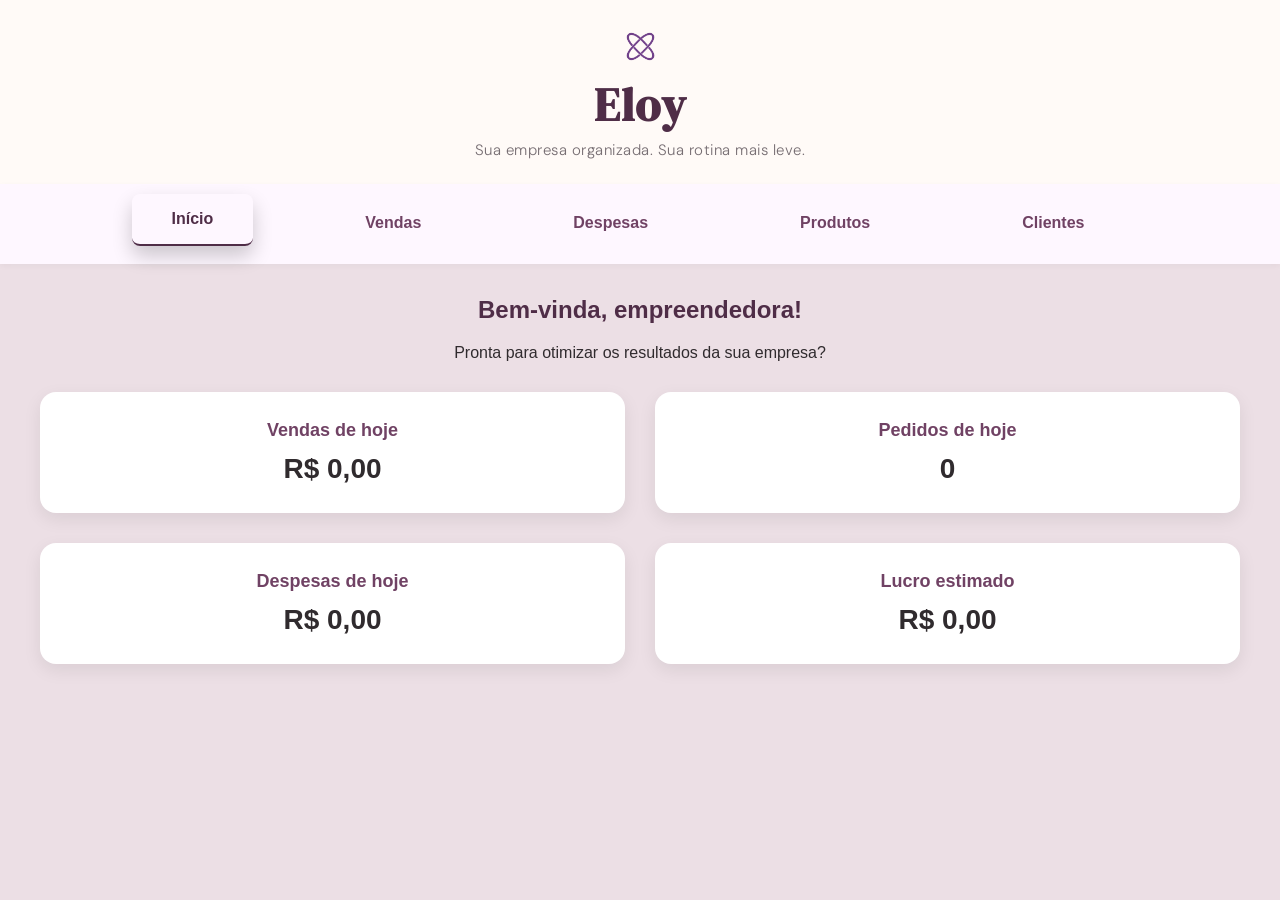
==== index.html @ 7a1d723a "Versão inicial do Eloy" ====
<!DOCTYPE html>
<html lang="pt-br">

<head>
    <meta charset="UTF-8">
    <meta name="viewport" content="width=device-width, initial-scale=1.0">

    <title>Eloy | Gestão simplificada</title>

    <link rel="stylesheet" href="css/style.css">
</head>

<body>

    <header>
        <div class="logo">

        <img src="assets/logo-eloy.png" alt="Logo da Eloy">
        <h1>Eloy</h1>
        <p>Sua empresa organizada. Sua rotina mais leve.</p>

        </div>
    </header>

    <nav>
        <a href="index.html" class="ativo">Início</a>
        <a href="vendas.html">Vendas</a>
        <a href="despesas.html">Despesas</a>
        <a href="produtos.html">Produtos</a>
        <a href="clientes.html">Clientes</a>
    </nav>

        <!--nav serve para criar um menu de navegação entre os links-->

    <main>

        <section>
            <h2>Bem-vinda, empreendedora!</h2>
            <p>Pronta para otimizar os resultados da sua empresa?</p>
        </section>

        <!--section serve para separar os elementos em uma mesma página-->

        <section class="resumo">

            <div class="card">
                <h3>Vendas de hoje</h3>
                <p id="vendas-hoje">R$ 0,00</p>
            </div>

            <div class="card">
                <h3>Pedidos de hoje</h3>
                <p id="pedidos-hoje">0</p>
            </div>

            <div class="card">
                <h3>Despesas de hoje</h3>
                <p id="despesas-hoje">R$ 0,00</p>
            </div>

            <div class="card">
                <h3>Lucro estimado</h3>
                <p id="lucro-estimado">R$ 0,00</p>
            </div>

        </section>

    </main>
<script src="js/inicio.js"></script>
</body>

</html>
---- css/style.css ----
@import url('https://fonts.googleapis.com/css2?family=DM+Serif+Display&display=swap');
@import url('https://fonts.googleapis.com/css2?family=DM+Sans:wght@300;400;500;600&family=DM+Serif+Display&display=swap');

:root {
    --cor-principal: #704264;
    --cor-principal-escura: #4f2d47;
    --cor-fundo: #ecdfe5;
    --cor-card: #ffffff;
    --cor-texto: #302b2e;
    --cor-fundo-claro: #fffaf7;
    --cor-texto-suave: #766d72;
    --cor-perigo: #a65369;
    --cor-perigo-clara: #f8e8ed;
    --branco: #fef7ff;
}

body{
    background-color: var(--cor-fundo);
    color: var(--cor-texto);
    font-family: Arial, sans-serif;
    margin: 0;
}

header{
    background-color: var(--cor-fundo-claro);
    padding: 24px 40px;
    text-align: center;
}

header h1{
    color: var(--cor-principal);
    margin: 0;
    font-size: 46px;
    font-weight: 800;
    letter-spacing: 1px;
    font-family: "DM Serif Display", serif;
}

header p{
    font-family: "DM Sans", sans-serif;
    color: var(--cor-texto-suave);
    font-size: 15px;
    letter-spacing: 0.5px;
    font-weight: 300;
}

.ativo{
    color: var(--cor-principal-escura);
    border-radius: 8px;
    font-weight: bold;
    border-bottom: 2px solid var(--cor-principal-escura);
    transform: translateY(-4px);
    box-shadow: 0 10px 20px rgba(0, 0, 0, 0.20);
}

nav{
    background-color: var(--branco);
    text-align: center;
    padding: 14px 40px;
    display: flex;
    justify-content: center;
    gap: 48px;
    box-shadow: 0 2px 6px rgba(0, 0, 0, 0.04);
}

nav a{
padding: 16px 40px;
color: var(--cor-principal);
text-decoration: none;
margin-right: 24px;
font-weight: 600;
}

nav a:hover {
    color: var(--cor-principal-escura);
    background-color: var(--cor-fundo-claro);
    border-radius: 8px;
    transform: translateY(-4px);
    box-shadow: 0 10px 20px rgba(0, 0, 0, 0.20);
}

main{
    padding: 32px 40px;
}

main h2{
    text-align: center;
    color: var(--cor-principal-escura);
    margin-top: 0;
    margin-bottom: 20px;
    margin-left: 8px;
    margin-right: 8px;
}

main p{
    text-align: center;
    color: var(--cor-texto);
    font-size: 16px;
    margin-top: 4px;
    margin-bottom: 30px;
    margin-left: 8px;
    margin-right: 8px;
}

.resumo{
    display:grid;
    grid-template-columns: repeat(2, 1fr);
    gap: 30px;
}

.card{
    background-color: var(--cor-card);
    border-radius: 16px;
    padding: 28px;
    box-shadow: 0 6px 18px rgba(0, 0, 0, 0.08);
    transition: transform 0.2s ease, box-shadow 0.2s ease;
}

.card:hover {
    transform: translateY(-4px);
    box-shadow: 0 10px 24px rgba(0, 0, 0, 0.12);
}

.card h3 {
    margin-top: 0;
    margin-bottom: 12px;
    color: var(--cor-principal);
    font-size: 18px;
    text-align: center;
}

.card p {
    margin: 0;
    font-size: 28px;
    font-weight: bold;
    color: var(--cor-texto);
}

.form-venda button,
.form-despesa button{
    background-color: var(--cor-principal);
    color: var(--cor-fundo);
    border: none;
    padding: 12px;
    border-radius: 8px;
    font-size: 16px;
    cursor: pointer;
    transition: transform 0.2s ease, box-shadow 0.2s ease;
}

.form-venda button:hover,
.form-despesa button:hover{
    background-color: var(--cor-principal-escura);
    transform: translateY(-4px);
    box-shadow: 0 10px 24px rgba(0, 0, 0, 0.12);
}

.form-venda,
.form-despesa{
    background-color: var(--cor-fundo-claro);
    padding: 28px;
    border-radius: 14px;
    box-shadow: 0 4px 14px rgba(0, 0, 0, 0.12);

    transition: transform 0.2s ease, box-shadow 0.2s ease;

    display: flex;
    flex-direction: column;
    gap: 10px;

    max-width: 700px;
}

.form-venda:hover,
.form-despesa:hover{
    transform: translateY(-2px);
    box-shadow: 0 10px 24px rgba(0, 0, 0, 0.12);
}

.form-venda label,
.form-despesa label{
    font-weight: 600;
    color: var(--cor-principal-escura);
}

.form-venda input,
.form-despesa input {
    padding: 13px;
    border: 1px solid var(--cor-fundo-claro);
    border-radius: 8px;
    font-size: 16px;
}

.form-venda input:focus,
.form-despesa input:focus{
    border-color: var(--cor-principal-escura);
    outline: none;
    box-shadow: inset 0 1px 3px rgba(111, 75, 139, 0.15);
}

.item-venda,
.item-despesa{
    background-color: var(--cor-fundo-claro);
    border-radius: 10px;
    padding: 12px 20px;
    box-shadow: 0 2px 8px rgba(0, 0, 0, 0.05);
    margin-bottom: 14px;
    border-left: 4px solid var(--cor-principal-escura);
}

.item-venda p{
    margin: 14px 0;
}

.item-venda:hover{
    transform: translateY(-2px);
    box-shadow: 0 6px 18px rgba(0, 0, 0, 0.08);
}

.painel-vendas,
.painel-despesas{
    display: grid;
    grid-template-columns: 0.9fr 1.1fr;
    gap: 30px;
    align-items: start;
}

.nova-venda h2,
.lista-vendas h2 {
    margin-top: 0;
    margin-bottom: 20px;
}

#mensagem-venda {
    display: none;

    position: fixed;
    top: 50%;
    left: 50%;
    transform: translate(-50%, -50%);

    background-color: var(--cor-fundo);
    color: var(--cor-principal-escura);

    padding: 20px 30px;
    border-radius: 12px;

    box-shadow: 0 4px 18px rgba(0, 0, 0, 0.15);

    font-weight: 600;
    font-size: 18px;

    z-index: 1000;
}

.btn-excluir {
    background-color: var(--cor-perigo);
    color: var(--cor-perigo-clara);
    border: none;
    padding: 8px 12px;
    border-radius: 6px;
    cursor: pointer;
    font-size: 14px;
    display: block;
    margin: 18px auto 0;
}

.btn-excluir:hover {
    transform: translateY(-4px);
    box-shadow: 0 10px 24px rgba(0, 0, 0, 0.12);
    }

.cliente-venda,
.descricao-despesa {
    color: var(--cor-texto-suave);
    font-size: 15px;
    font-weight: 500;
    }

.valor-venda,
.valor-despesa {
    color: var(--cor-principal);
    font-size: 20px;
    font-weight: 700;
    }

.data-venda,
.data-despesa {
    color: var(--cor-texto-suave);
    font-size: 15px;
    font-weight: 500;
    }

.descricao-despesa {
    color: var(--cor-texto-suave);
    font-size: 15px;
    font-weight: 500;
    transform: translateY(8px);
    }

.logo {
    display: flex;
    flex-direction: column;
    align-items: center;
    justify-content: center;
    gap: 4px;
    text-align: center;
}

.logo img {
    width: 45px;
    height: 45px;
    object-fit: contain;
}

.logo h1 {
    margin: 0;
    color: var(--cor-principal-escura);
}

.logo p {
    margin: 0;
    color: var(--cor-texto-suave);
}

/* Página de produtos */

.cadastro-produto,
.produtos-cadastrados {
    max-width: 800px;
    margin: 35px auto;
    padding: 0 20px;
}

.cadastro-produto > h2,
.cadastro-produto > p,
.produtos-cadastrados > h2 {
    text-align: center;
}

#form-produto {
    max-width: 600px;
    margin: 25px auto;
    padding: 30px;
    background-color: var(--cor-fundo-claro);
    border-radius: 16px;
    box-shadow: 0 5px 15px rgba(111, 75, 139, 0.15);

    display: flex;
    flex-direction: column;
    gap: 18px;
}

#form-produto .campo {
    display: flex;
    flex-direction: column;
    gap: 7px;
}

#form-produto label {
    color: var(--cor-principal-escura);
    font-weight: 600;
}

#form-produto input {
    width: 100%;
    padding: 12px;
    border: 1px solid var(--cor-fundo-claro);
    border-radius: 8px;
    font-size: 16px;
    box-sizing: border-box;
    outline: none;
}

#form-produto input:focus {
    border-color: var(--cor-principal);
    box-shadow: 0 0 0 3px rgba(111, 75, 139, 0.12);
}

#form-produto button {
    padding: 13px;
    border: none;
    border-radius: 8px;
    background-color: var(--cor-principal);
    color: #ffffff;
    font-size: 16px;
    font-weight: 600;
    cursor: pointer;
}

#form-produto button:hover {
    background-color: var(--cor-principal-escura);
}

#lista-produtos {
    display: grid;
    grid-template-columns: repeat(2, 1fr);
    gap: 20px;
    margin-top: 25px;
}

.item-produto {
    padding: 22px;
    background-color: var(--cor-card);
    border-radius: 14px;
    box-shadow: 0 4px 12px rgba(111, 75, 139, 0.12);
}

.item-produto h3 {
    margin: 0 0 12px;
    color: var(--cor-principal);
    text-align: center;
}

.item-produto p {
    margin: 7px 0;
}

.cadastro-produto > p {
    color: var(--cor-texto);
    font-size: 16px;
}

.item-produto p {
    margin: 7px 0;
    color: var(--cor-texto);
    text-align: center;
}

    /* Responsividade p mobile */

    @media (max-width: 800px) {
    .resumo,
    .painel-vendas,
    .painel-despesas {
        grid-template-columns: 1fr;
    }

    nav {
        flex-wrap: wrap;
        gap: 15px;
        padding: 10px;
        display:flex;
        justify-content: center;
        align-items: center;
    }

    nav a {
        margin-right: 0;
        padding: 10px 14px;
    }

    main {
        padding: 24px 16px;
    }

    header h1 {
        font-size: 38px;
    }

    .logo img {
        width: 36px;
        height: 36px;
    }

    .logo h1 {
        font-size: 24px;
    }

    .logo p {
        font-size: 14px;
    }

    #lista-produtos {
    grid-template-columns: 1fr;
}

#form-produto {
    padding: 22px;
}}
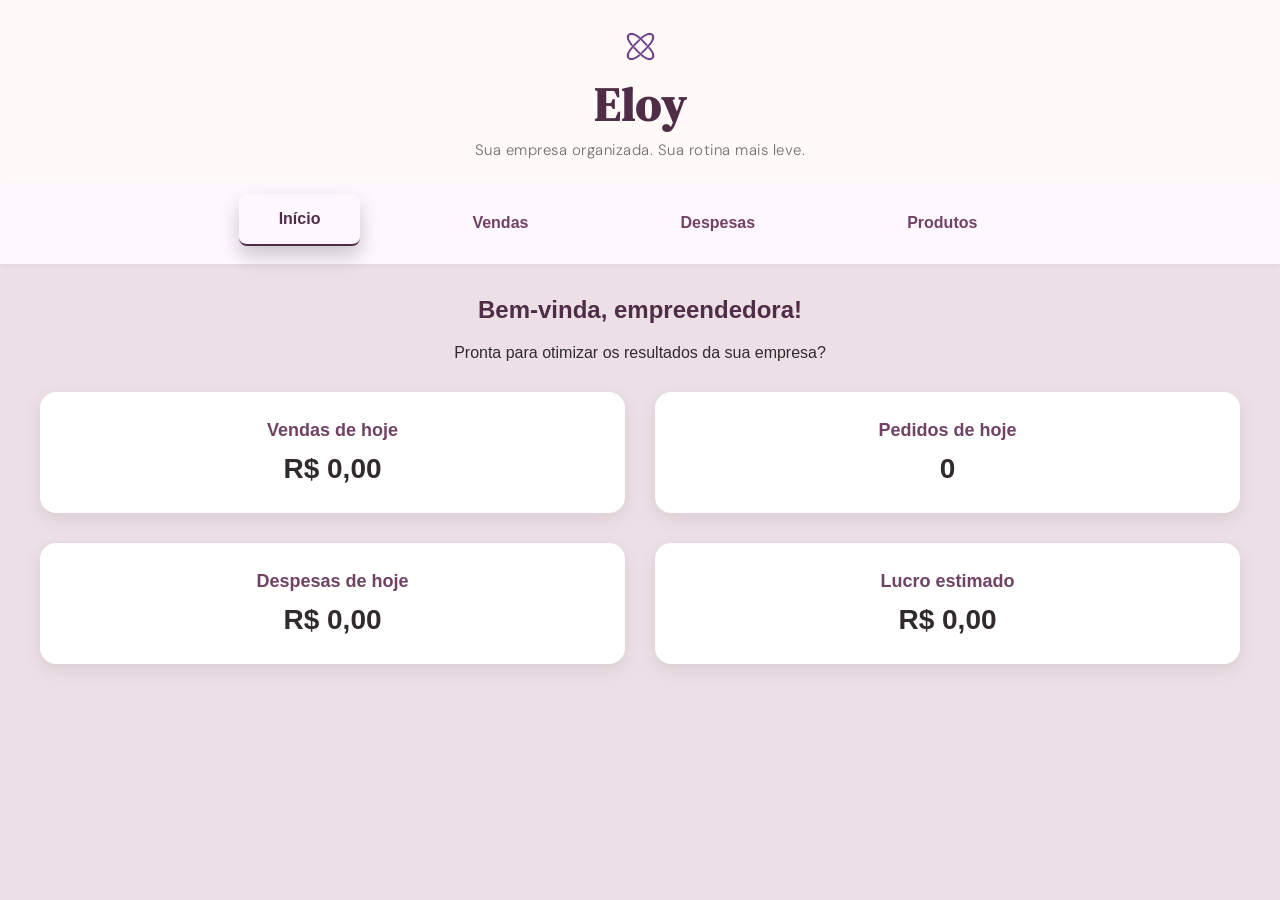
==== commit d9622989: "Remove 'Clientes' link from navigation menu" ====
--- a/index.html
+++ b/index.html
@@ -27,7 +27,6 @@
         <a href="vendas.html">Vendas</a>
         <a href="despesas.html">Despesas</a>
         <a href="produtos.html">Produtos</a>
-        <a href="clientes.html">Clientes</a>
     </nav>
 
         <!--nav serve para criar um menu de navegação entre os links-->
@@ -69,4 +68,4 @@
 <script src="js/inicio.js"></script>
 </body>
 
-</html>+</html>
--- a/css/style.css
+++ b/css/style.css
@@ -392,11 +392,18 @@
     background-color: var(--cor-principal-escura);
 }
 
+.sem-produtos {
+    text-align: center;
+}
+
 #lista-produtos {
-    display: grid;
+    display: flex;
     grid-template-columns: repeat(2, 1fr);
     gap: 20px;
     margin-top: 25px;
+    align-items: center;
+    flex-direction: column;
+    text-align: center;
 }
 
 .item-produto {
@@ -477,4 +484,4 @@
 
 #form-produto {
     padding: 22px;
-}}+}}
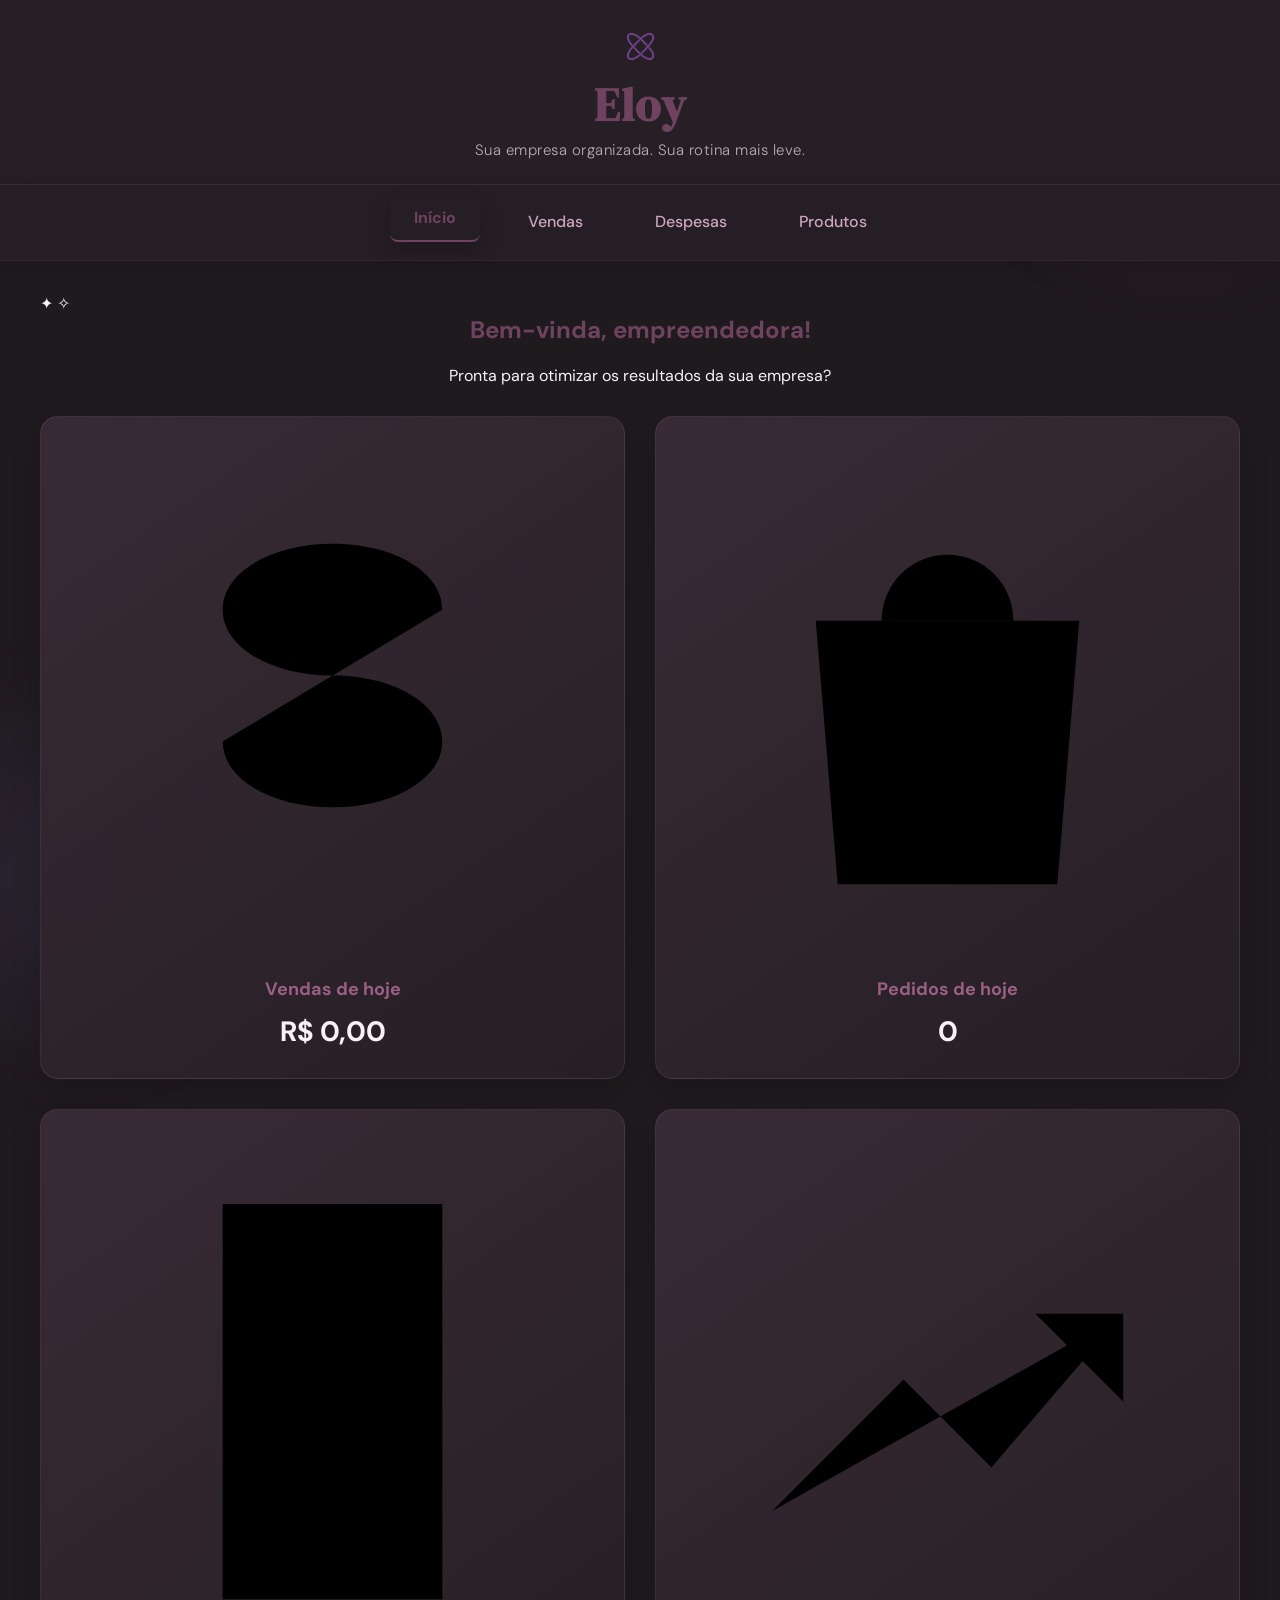
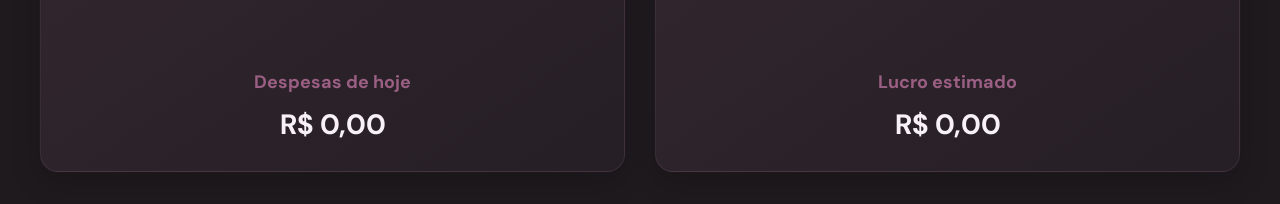
==== commit 353b7a45: "Refactor HTML structure for sales and expenses section" ====
--- a/index.html
+++ b/index.html
@@ -33,6 +33,13 @@
 
     <main>
 
+        <span class="brilho brilho-1">✦</span>
+        <span class="brilho brilho-2">✧</span>
+
+        <span class="particula particula-1"></span>
+        <span class="particula particula-2"></span>
+        <span class="particula particula-3"></span>
+
         <section>
             <h2>Bem-vinda, empreendedora!</h2>
             <p>Pronta para otimizar os resultados da sua empresa?</p>
@@ -40,29 +47,60 @@
 
         <!--section serve para separar os elementos em uma mesma página-->
 
-        <section class="resumo">
+       <section class="resumo">
 
-            <div class="card">
-                <h3>Vendas de hoje</h3>
-                <p id="vendas-hoje">R$ 0,00</p>
-            </div>
+    <div class="card">
 
-            <div class="card">
-                <h3>Pedidos de hoje</h3>
-                <p id="pedidos-hoje">0</p>
-            </div>
+        <div class="icone-card">
+           <svg viewBox="0 0 24 24" aria-hidden="true">
+              <path d="M12 3v18M17 7.5c0-1.7-2.2-3-5-3s-5 1.3-5 3 2.2 3 5 3 5 1.3 5 3-2.2 3-5 3-5-1.3-5-3"/>
+           </svg>
+        </div>
 
-            <div class="card">
-                <h3>Despesas de hoje</h3>
-                <p id="despesas-hoje">R$ 0,00</p>
-            </div>
+        <h3>Vendas de hoje</h3>
+        <p id="vendas-hoje">R$ 0,00</p>
+    </div>
 
-            <div class="card">
-                <h3>Lucro estimado</h3>
-                <p id="lucro-estimado">R$ 0,00</p>
-            </div>
+    <div class="card">
 
-        </section>
+        <div class="icone-card">
+           <svg viewBox="0 0 24 24" aria-hidden="true">
+               <path d="M6 8h12l-1 12H7L6 8Z"/>
+               <path d="M9 8a3 3 0 0 1 6 0"/>
+           </svg>
+       </div>
+
+        <h3>Pedidos de hoje</h3>
+        <p id="pedidos-hoje">0</p>
+    </div>
+
+    <div class="card">
+        
+       <div class="icone-card">
+           <svg viewBox="0 0 24 24" aria-hidden="true">
+               <path d="M7 3h10v18H7z"/>
+               <path d="M10 8h4M10 12h4M10 16h3"/>
+           </svg>
+    </div>
+
+        <h3>Despesas de hoje</h3>
+        <p id="despesas-hoje">R$ 0,00</p>
+    </div>
+
+    <div class="card">
+
+    <div class="icone-card">
+        <svg viewBox="0 0 24 24" aria-hidden="true">
+           <path d="M4 17l6-6 4 4 6-7"/>
+           <path d="M16 8h4v4"/>
+        </svg>
+    </div>
+
+        <h3>Lucro estimado</h3>
+        <p id="lucro-estimado">R$ 0,00</p>
+    </div>
+
+</section>
 
     </main>
 <script src="js/inicio.js"></script>
--- a/css/style.css
+++ b/css/style.css
@@ -2,32 +2,96 @@
 @import url('https://fonts.googleapis.com/css2?family=DM+Sans:wght@300;400;500;600&family=DM+Serif+Display&display=swap');
 
 :root {
-    --cor-principal: #704264;
-    --cor-principal-escura: #4f2d47;
-    --cor-fundo: #ecdfe5;
-    --cor-card: #ffffff;
-    --cor-texto: #302b2e;
-    --cor-fundo-claro: #fffaf7;
-    --cor-texto-suave: #766d72;
-    --cor-perigo: #a65369;
-    --cor-perigo-clara: #f8e8ed;
-    --branco: #fef7ff;
-}
-
-body{
+    /* Cores principais do Eloy */
+    --cor-principal: #9A5F83;
+    --cor-principal-escura: #6F435F;
+    --cor-principal-clara: #D0A5C0;
+
+    /* Fundos */
+    --cor-fundo: #1F1A1E;
+    --cor-fundo-claro: #261F25;
+
+    /* Cards */
+    --cor-card: #3A2B36;
+
+    /* Textos */
+    --cor-texto: #F8F2F6;
+    --cor-texto-suave: #B9AAB4;
+
+    /* Destaques */
+    --cor-destaque: #A78BFA;
+    --cor-destaque-clara: #E9E1FF;
+
+    /* Perigo */
+    --cor-perigo: #A65369;
+    --cor-perigo-clara: #F8E8ED;
+
+    /* Branco */
+    --branco: #F2E8EF;
+}
+
+body {
     background-color: var(--cor-fundo);
     color: var(--cor-texto);
-    font-family: Arial, sans-serif;
+    font-family: "DM Sans", sans-serif;
     margin: 0;
-}
-
-header{
+
+    position: relative;
+}
+
+body::before {
+    content: "";
+    position: fixed;
+
+    width: 500px;
+    height: 500px;
+
+    top: -180px;
+    right: -150px;
+
+    background: radial-gradient(
+        circle,
+        rgba(154, 95, 131, 0.16),
+        transparent 70%
+    );
+
+    filter: blur(20px);
+
+    pointer-events: none;
+    z-index: -1;
+}
+
+body::after {
+    content: "";
+
+    position: fixed;
+
+    width: 450px;
+    height: 450px;
+
+    bottom: -200px;
+    left: -150px;
+
+    background: radial-gradient(
+        circle,
+        rgba(167, 139, 250, 0.10),
+        transparent 70%
+    );
+
+    filter: blur(30px);
+
+    pointer-events: none;
+    z-index: -1;
+}
+
+header {
     background-color: var(--cor-fundo-claro);
     padding: 24px 40px;
     text-align: center;
-}
-
-header h1{
+    border-bottom: 1px solid rgba(208, 165, 192, 0.12);
+}
+
+header h1 {
     color: var(--cor-principal);
     margin: 0;
     font-size: 46px;
@@ -36,7 +100,7 @@
     font-family: "DM Serif Display", serif;
 }
 
-header p{
+header p {
     font-family: "DM Sans", sans-serif;
     color: var(--cor-texto-suave);
     font-size: 15px;
@@ -44,7 +108,7 @@
     font-weight: 300;
 }
 
-.ativo{
+.ativo {
     color: var(--cor-principal-escura);
     border-radius: 8px;
     font-weight: bold;
@@ -53,37 +117,39 @@
     box-shadow: 0 10px 20px rgba(0, 0, 0, 0.20);
 }
 
-nav{
-    background-color: var(--branco);
+nav {
+    background-color: rgba(38, 31, 37, 0.92);
     text-align: center;
     padding: 14px 40px;
     display: flex;
     justify-content: center;
-    gap: 48px;
-    box-shadow: 0 2px 6px rgba(0, 0, 0, 0.04);
-}
-
-nav a{
-padding: 16px 40px;
-color: var(--cor-principal);
-text-decoration: none;
-margin-right: 24px;
-font-weight: 600;
+    gap: 24px;
+    box-shadow: 0 4px 20px rgba(0, 0, 0, 0.18);
+    border-bottom: 1px solid rgba(208, 165, 192, 0.08);
+}
+
+nav a {
+    padding: 12px 24px;
+    color: var(--cor-principal-clara);
+    text-decoration: none;
+    margin-right: 0;
+    font-weight: 500;
+    border-radius: 10px;
+    transition: all 0.25s ease;
 }
 
 nav a:hover {
-    color: var(--cor-principal-escura);
-    background-color: var(--cor-fundo-claro);
-    border-radius: 8px;
-    transform: translateY(-4px);
-    box-shadow: 0 10px 20px rgba(0, 0, 0, 0.20);
-}
-
-main{
+    color: var(--cor-texto);
+    background-color: rgba(154, 95, 131, 0.15);
+    transform: translateY(-2px);
+    box-shadow: 0 8px 20px rgba(154, 95, 131, 0.12);
+}
+
+main {
     padding: 32px 40px;
 }
 
-main h2{
+main h2 {
     text-align: center;
     color: var(--cor-principal-escura);
     margin-top: 0;
@@ -92,7 +158,7 @@
     margin-right: 8px;
 }
 
-main p{
+main p {
     text-align: center;
     color: var(--cor-texto);
     font-size: 16px;
@@ -102,23 +168,43 @@
     margin-right: 8px;
 }
 
-.resumo{
-    display:grid;
+/* Dashboard */
+
+.resumo {
+    display: grid;
     grid-template-columns: repeat(2, 1fr);
     gap: 30px;
 }
 
-.card{
-    background-color: var(--cor-card);
-    border-radius: 16px;
+.card {
+    background: linear-gradient(
+        145deg,
+        rgba(58, 43, 54, 0.96),
+        rgba(38, 31, 37, 0.96)
+    );
+
+    border: 1px solid rgba(208, 165, 192, 0.10);
+    border-radius: 18px;
     padding: 28px;
-    box-shadow: 0 6px 18px rgba(0, 0, 0, 0.08);
-    transition: transform 0.2s ease, box-shadow 0.2s ease;
+
+    box-shadow:
+        0 10px 30px rgba(0, 0, 0, 0.20),
+        0 0 0 1px rgba(154, 95, 131, 0.03);
+
+    transition:
+        transform 0.25s ease,
+        box-shadow 0.25s ease,
+        border-color 0.25s ease;
 }
 
 .card:hover {
     transform: translateY(-4px);
-    box-shadow: 0 10px 24px rgba(0, 0, 0, 0.12);
+
+    border-color: rgba(208, 165, 192, 0.22);
+
+    box-shadow:
+        0 14px 35px rgba(0, 0, 0, 0.28),
+        0 0 24px rgba(154, 95, 131, 0.10);
 }
 
 .card h3 {
@@ -136,8 +222,10 @@
     color: var(--cor-texto);
 }
 
+/* Formulários de vendas e despesas */
+
 .form-venda button,
-.form-despesa button{
+.form-despesa button {
     background-color: var(--cor-principal);
     color: var(--cor-fundo);
     border: none;
@@ -149,36 +237,56 @@
 }
 
 .form-venda button:hover,
-.form-despesa button:hover{
-    background-color: var(--cor-principal-escura);
-    transform: translateY(-4px);
-    box-shadow: 0 10px 24px rgba(0, 0, 0, 0.12);
-}
-
-.form-venda,
-.form-despesa{
-    background-color: var(--cor-fundo-claro);
-    padding: 28px;
-    border-radius: 14px;
-    box-shadow: 0 4px 14px rgba(0, 0, 0, 0.12);
-
-    transition: transform 0.2s ease, box-shadow 0.2s ease;
-
-    display: flex;
-    flex-direction: column;
-    gap: 10px;
-
-    max-width: 700px;
+.form-despesa button:hover {
+    background: linear-gradient(
+        135deg,
+        #A96D91,
+        #79506C
+    );
+
+    transform: translateY(-2px);
+
+    box-shadow:
+        0 8px 22px rgba(154, 95, 131, 0.30),
+        0 0 18px rgba(154, 95, 131, 0.12);
+
+    filter: brightness(1.05);
+}
+
+.form-venda button,
+.form-despesa button {
+    background: linear-gradient(
+        135deg,
+        var(--cor-principal),
+        var(--cor-principal-escura)
+    );
+
+    color: #ffffff;
+
+    border: 1px solid rgba(208, 165, 192, 0.15);
+
+    padding: 12px;
+    border-radius: 10px;
+
+    font-size: 16px;
+    font-weight: 600;
+
+    cursor: pointer;
+
+    transition:
+        transform 0.25s ease,
+        box-shadow 0.25s ease,
+        filter 0.25s ease;
 }
 
 .form-venda:hover,
-.form-despesa:hover{
+.form-despesa:hover {
     transform: translateY(-2px);
     box-shadow: 0 10px 24px rgba(0, 0, 0, 0.12);
 }
 
 .form-venda label,
-.form-despesa label{
+.form-despesa label {
     font-weight: 600;
     color: var(--cor-principal-escura);
 }
@@ -192,33 +300,42 @@
 }
 
 .form-venda input:focus,
-.form-despesa input:focus{
+.form-despesa input:focus {
     border-color: var(--cor-principal-escura);
     outline: none;
     box-shadow: inset 0 1px 3px rgba(111, 75, 139, 0.15);
 }
 
+/* Cards de vendas, despesas e produtos */
+
 .item-venda,
-.item-despesa{
+.item-despesa,
+.item-produto {
     background-color: var(--cor-fundo-claro);
     border-radius: 10px;
     padding: 12px 20px;
     box-shadow: 0 2px 8px rgba(0, 0, 0, 0.05);
     margin-bottom: 14px;
     border-left: 4px solid var(--cor-principal-escura);
-}
-
-.item-venda p{
+
+    transition: transform 0.2s ease, box-shadow 0.2s ease;
+}
+
+.item-venda:hover,
+.item-despesa:hover,
+.item-produto:hover {
+    transform: translateY(-4px);
+    box-shadow: 0 10px 24px rgba(0, 0, 0, 0.12);
+}
+
+.item-venda p {
     margin: 14px 0;
 }
 
-.item-venda:hover{
-    transform: translateY(-2px);
-    box-shadow: 0 6px 18px rgba(0, 0, 0, 0.08);
-}
+/* Painéis */
 
 .painel-vendas,
-.painel-despesas{
+.painel-despesas {
     display: grid;
     grid-template-columns: 0.9fr 1.1fr;
     gap: 30px;
@@ -231,6 +348,8 @@
     margin-bottom: 20px;
 }
 
+/* Mensagem de venda */
+
 #mensagem-venda {
     display: none;
 
@@ -252,6 +371,8 @@
 
     z-index: 1000;
 }
+
+/* Botão excluir */
 
 .btn-excluir {
     background-color: var(--cor-perigo);
@@ -263,40 +384,43 @@
     font-size: 14px;
     display: block;
     margin: 18px auto 0;
+
+    transition: transform 0.2s ease, box-shadow 0.2s ease;
 }
 
 .btn-excluir:hover {
     transform: translateY(-4px);
     box-shadow: 0 10px 24px rgba(0, 0, 0, 0.12);
-    }
+}
+
+/* Textos das vendas e despesas */
 
 .cliente-venda,
 .descricao-despesa {
     color: var(--cor-texto-suave);
     font-size: 15px;
     font-weight: 500;
-    }
+}
 
 .valor-venda,
 .valor-despesa {
     color: var(--cor-principal);
     font-size: 20px;
     font-weight: 700;
-    }
+}
 
 .data-venda,
 .data-despesa {
     color: var(--cor-texto-suave);
     font-size: 15px;
     font-weight: 500;
-    }
+}
 
 .descricao-despesa {
-    color: var(--cor-texto-suave);
-    font-size: 15px;
-    font-weight: 500;
     transform: translateY(8px);
-    }
+}
+
+/* Logo */
 
 .logo {
     display: flex;
@@ -325,11 +449,18 @@
 
 /* Página de produtos */
 
-.cadastro-produto,
-.produtos-cadastrados {
-    max-width: 800px;
-    margin: 35px auto;
-    padding: 0 20px;
+.painel-produtos {
+    display: grid;
+    grid-template-columns: 0.9fr 1.1fr;
+    gap: 40px;
+    align-items: start;
+}
+
+.cadastro-produto {
+    width: 100%;
+    margin: 0;
+    padding: 0;
+    box-sizing: border-box;
 }
 
 .cadastro-produto > h2,
@@ -337,6 +468,13 @@
 .produtos-cadastrados > h2 {
     text-align: center;
 }
+
+.cadastro-produto > p {
+    color: var(--cor-texto);
+    font-size: 16px;
+}
+
+/* Formulário de produtos */
 
 #form-produto {
     max-width: 600px;
@@ -349,6 +487,13 @@
     display: flex;
     flex-direction: column;
     gap: 18px;
+
+    transition: transform 0.2s ease, box-shadow 0.2s ease;
+}
+
+#form-produto:hover {
+    transform: translateY(-2px);
+    box-shadow: 0 10px 24px rgba(0, 0, 0, 0.12);
 }
 
 #form-produto .campo {
@@ -386,11 +531,17 @@
     font-size: 16px;
     font-weight: 600;
     cursor: pointer;
+
+    transition: transform 0.2s ease, box-shadow 0.2s ease;
 }
 
 #form-produto button:hover {
     background-color: var(--cor-principal-escura);
-}
+    transform: translateY(-4px);
+    box-shadow: 0 10px 24px rgba(0, 0, 0, 0.12);
+}
+
+/* Lista de produtos */
 
 .sem-produtos {
     text-align: center;
@@ -398,56 +549,66 @@
 
 #lista-produtos {
     display: flex;
-    grid-template-columns: repeat(2, 1fr);
-    gap: 20px;
+    flex-direction: column;
+    gap: 14px;
     margin-top: 25px;
-    align-items: center;
-    flex-direction: column;
-    text-align: center;
+    width: 100%;
 }
 
 .item-produto {
-    padding: 22px;
-    background-color: var(--cor-card);
-    border-radius: 14px;
-    box-shadow: 0 4px 12px rgba(111, 75, 139, 0.12);
+    width: 100%;
+    box-sizing: border-box;
 }
 
 .item-produto h3 {
-    margin: 0 0 12px;
-    color: var(--cor-principal);
-    text-align: center;
-}
-
-.item-produto p {
-    margin: 7px 0;
-}
-
-.cadastro-produto > p {
-    color: var(--cor-texto);
-    font-size: 16px;
+    margin: 14px 0;
+    color: var(--cor-texto-suave);
+    font-size: 15px;
+    font-weight: 500;
+    text-align: center;
 }
 
 .item-produto p {
     margin: 7px 0;
     color: var(--cor-texto);
-    text-align: center;
-}
-
-    /* Responsividade p mobile */
-
-    @media (max-width: 800px) {
+    font-size: 15px;
+    font-weight: 500;
+    text-align: center;
+}
+
+.preco-produto {
+    color: var(--cor-principal) !important;
+    font-size: 20px !important;
+    font-weight: 700 !important;
+}
+
+.produtos-cadastrados {
+    margin-top: 45px;
+    width: 100%;
+    padding: 0;
+    box-sizing: border-box;
+}
+
+/* Responsividade para mobile */
+
+@media (max-width: 800px) {
+
     .resumo,
     .painel-vendas,
-    .painel-despesas {
+    .painel-despesas,
+    .painel-produtos {
         grid-template-columns: 1fr;
     }
 
+    .produtos-cadastrados {
+        margin-top: 0;
+    }
+    
     nav {
         flex-wrap: wrap;
         gap: 15px;
         padding: 10px;
-        display:flex;
+        display: flex;
         justify-content: center;
         align-items: center;
     }
@@ -478,10 +639,7 @@
         font-size: 14px;
     }
 
-    #lista-produtos {
-    grid-template-columns: 1fr;
-}
-
-#form-produto {
-    padding: 22px;
-}}
+    #form-produto {
+        padding: 22px;
+    }
+}
